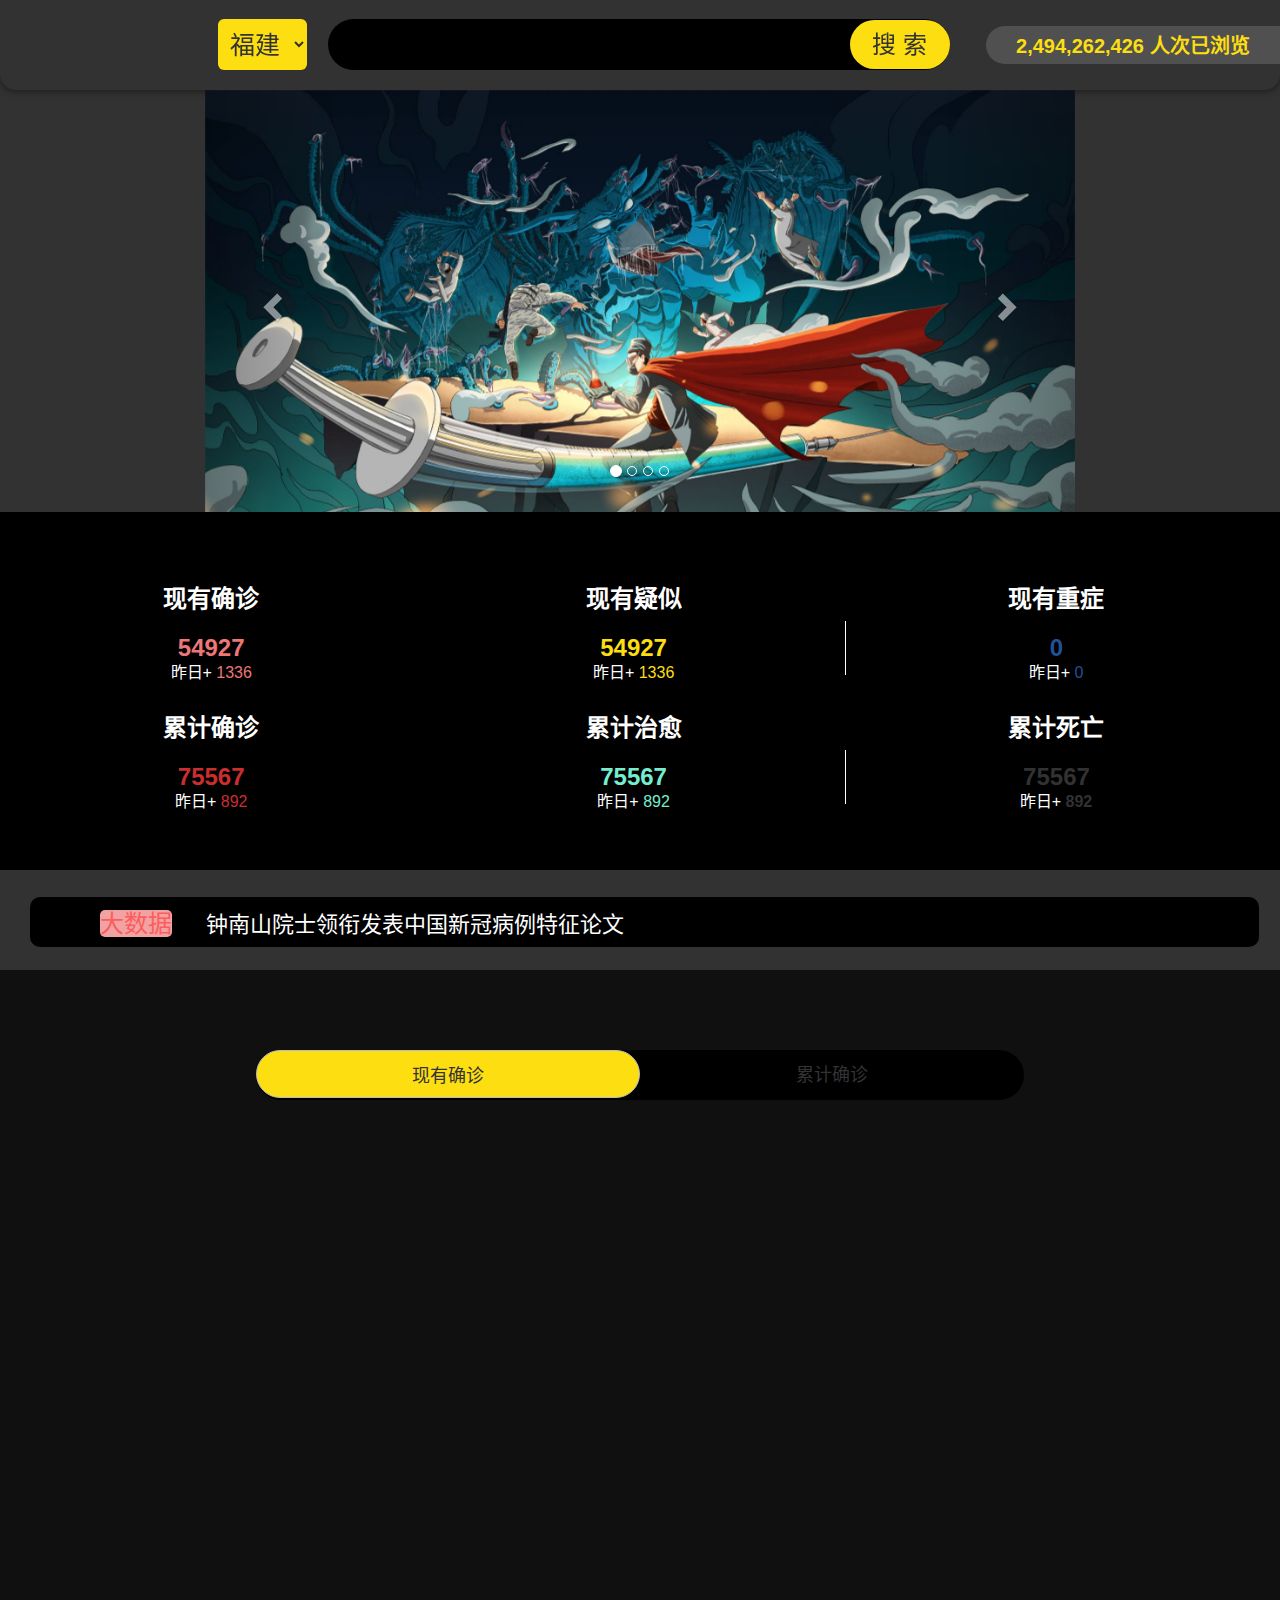
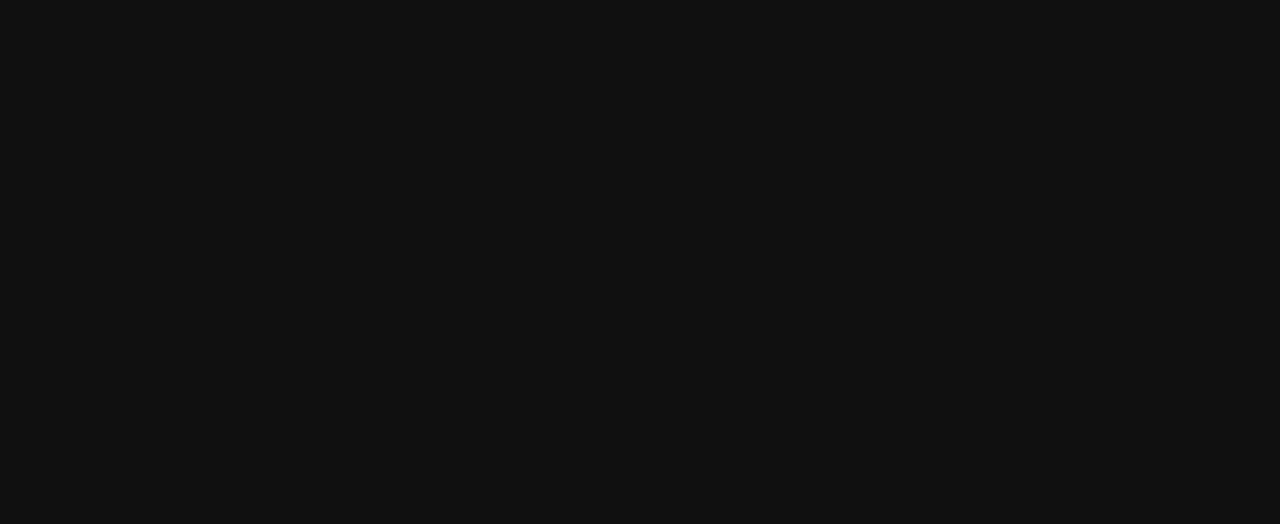
==== index.html @ e9ae2759 "地图展示" ====
<!DOCTYPE html>
<html lang="zh-cn">
<head>
    <meta charset="UTF-8">
    <meta name="viewport" content="width=device-width, initial-scale=1.0">
    <title>疫情地图</title>
    <link rel="stylesheet" href="lib/bootstrap/css/bootstrap.css">
    <link rel="stylesheet" href="css/index.css">
    <script type="text/javascript" src="https://www.echartsjs.com/examples/vendors/echarts/echarts.min.js?_v_=1578305236132"></script>
    <!-- <script type="text/javascript" src="js/china.js" charset="utf-8"></script> -->
    <script src="https://www.echartsjs.com/examples/vendors/echarts/map/js/china.js?_v_=1578305236132"></script>
    <script src="https://www.echartsjs.com/examples/vendors/jquery/jquery.js"></script>
    <script src="js/lib/worldcloud.js"></script>
<body>
    <header>
        <nav>
            
            <div class="btn-provience">
                <select>
                    <option>福建</option>
                    <option>上海</option>
                    <option>深圳</option>
                </select>
            </div>
            <div class="search">
                <input type="text" class="searchBar">
                <input type="button" class="btnSearch" value="搜 索">
            </div>
            <div class="online">
                <p class="numOnline">2,494,262,426 人次已浏览</p>
            </div>
        </nav>
    </header>

    <div id="s1" class="carousel slide" data-ride="carousel" style="width: 68%; margin: 0 auto;">
        <!-- Indicators -->
        <ol class="carousel-indicators">
            <li data-target="#s1" data-slide-to="0" class="active"></li>
            <li data-target="#s1" data-slide-to="1"></li>
            <li data-target="#s1" data-slide-to="2"></li>
            <li data-target="#s1" data-slide-to="3"></li>
        </ol>
    
        <!-- Wrapper for slides -->
        <div class="carousel-inner" role="listbox" style="height: 33vw;">
            <div class="item active">
                <img src="images/banner1.jpg" alt="...">
            </div>
            <div class="item">
                <img src="images/banner2.jpg" alt="...">
            </div>
            <div class="item">
                <img src="images/banner3.jpg" alt="...">
            </div>
            <div class="item">
                <img src="images/banner4.jpg" alt="...">
            </div>
        </div>
    
        <!-- Controls -->
        <a class="left carousel-control" href="#s1" role="button" data-slide="prev">
            <span class="glyphicon glyphicon-chevron-left" aria-hidden="true"></span>
            <span class="sr-only">Previous</span>
        </a>
        <a class="right carousel-control" href="#s1" role="button" data-slide="next">
            <span class="glyphicon glyphicon-chevron-right" aria-hidden="true"></span>
            <span class="sr-only">Next</span>
        </a>
    </div>

    <div id="data">
        <div class="colum">
            <div class = type>
                <p>现有确诊</p>
                <p id="nowConfirm">54927</p>
                <p>
                    <span>昨日+</span>
                    <span id="addCurr">1336</span>
                </p>
            </div>
            <div class = type>
                <p>累计确诊</p>
                <p id="confirm">75567</p>
                <p>
                    <span>昨日+</span>
                    <span id="addTotal">892</span>
                </p>
            </div>
        </div>
        <div class="colum">
            <div class = type>
                <p>现有疑似</p>
                <p id="suspected">54927</p>
                <p>
                    <span>昨日+</span>
                    <span id="addSuspected">1336</span>
                </p>
            </div>
            <div class = type>
                <p>累计治愈</p>
                <p id="cure">75567</p>
                <p>
                    <span>昨日+</span>
                    <span id="addCure">892</span>
                </p>
            </div>
        </div>
        <div class="colum">
            <div class = type>
                <p>现有重症</p>
                <p id="importCase">0</p>
                <p>
                    <span>昨日+</span>
                    <span id="addImported">0</span>
                </p>
            </div>
            <div class = type>
                <p>累计死亡</p>
                <p id="dead">75567</p>
                <p>
                    <span>昨日+</span>
                    <span id="addDead">892</span>
                </p>
            </div>
        </div>
        
        
    </div>

    <div style="width: 100%; height: 100px;">
        <div id="news">
            <span>大数据</span>
            <span>钟南山院士领衔发表中国新冠病例特征论文</span>
        </div>    
    </div>
    <div style="background-color: rgb(16, 16, 16);padding-top: 80px;">
        <div id="changeBar">
            <div id="effected" class="focus">现有确诊</div>
            <div id="totalEffected" class="unfocus">累计确诊</div>
        </div>
        <div id="map">
        </div>
        <div id="map2"></div>
    </div>


    
    


    <script src="lib/jquery/jquery.js"></script>
    <script src="lib/bootstrap/js/bootstrap.js"></script>
</html>
---- css/index.css ----
body {
    margin: 0;
    padding: 0;
    background-color: #323232;
}
input {
    border:0;
    outline:none; 
}
header nav {
    height: 7vw;
    width: 100%;
    min-width: 800px;
    background-color: #323232;
    border: #323232 1px solid;
    box-shadow: rgba(0, 0, 0, 0.4) 0px 2px 6px 0px;
    border-radius: 0px 0px 15px 15px;
}

select{
    padding: 0 8px;
    width: 7%;
    height: 4vw; 
    position: absolute;
    left: 17%;
    top: 1.5vw;
    z-index: 13;
    background-color: rgb(252, 222, 17);
    border: none;
    font-size: 25px;
    font-weight: normal;
    font-style: normal;
    border-radius: 6px;
    /* float: left; */
}

.search {
    width: 48.6%;
    min-width: 227px;
    height: 4vw;
    position: absolute;
    left: 25.6%;
    top: 1.5vw;
    z-index: 137;
    background-color: rgb(0, 0, 0);  
    border-radius: 40px;
    padding: 0px;
}
.searchBar {
    margin: 0 30px;
    width: 75%;
    height: 4vw;
    border: none;
    color: white;
    font-size: 36px;
    background-color: inherit;
    font-weight: normal;
    font-style: normal;
    line-height: 20px;
    position: absolute;
    left: 0;
}
.btnSearch {
    width: 100px;
    height: 3.8vw;
    position: absolute;
    top: 1px;
    right: 0;
    z-index: 15;
    background-color: rgb(252, 222, 17);
    border: none;
    border-radius: 45px;
    font-size: 14px;
    padding: 0px;
    text-align: center;
    line-height: 20px;
    font-weight: normal;
    font-style: normal;
    font-size: 24px;
}
.online {
    width: 23%;
    min-width: 96px;
    height: 3vw;
    position: absolute;
    right: 0;
    top: 2vw;
    z-index: 140;
    background-color: rgb(80, 80, 80);
    border: none;
    color: rgb(50, 50, 50);
    border-radius: 40px 0px 0px 40px;
    font-size: 14px;
    padding: 0px;
    text-align: center;
    line-height: 20px;
    font-weight: normal;
    font-style: normal;
    opacity: 1;

}
.numOnline {
    font-family: Arial, Helvetica, sans-serif;
    font-weight: 700;
    font-size: 20px;
    color: rgba(252, 222, 17, 1);
    font-style: normal;
    letter-spacing: 0px;
    line-height: 40px;
    text-decoration: none;
}

#news span:nth-of-type(1) {

    font-size: 24px;
    position: relative;
    left: 70px;
    top: 10px;
    z-index: 133;
    background-color: rgb(241, 162, 162);
    color: rgba(253, 92, 92, 1);
    border-radius: 5px;
}

#news span:nth-of-type(2) {

    color: white;
    font-size: 22px;
    position: relative;
    left: 100px;
    top: 10px;
}

#data {
    width: 100%;
    height: 28vw;
    left: 0px;
    top: 0px;
    z-index: 5;
    background-color: rgb(0, 0, 0);
    border: none;
    font-size: 14px;
    padding-top: 60px;
    text-align: center;
    line-height: 20px;
    font-weight: normal;
    font-style: normal;
    opacity: 1;
    transform: rotate(0deg);
}

.colum {
    position: relative;
    width: 33%;
    height: inherit;
    z-index: 29;
    display: inline-block;
    float: left;
}



.type p:nth-of-type(1) {

    font-family: Arial, Helvetica, sans-serif;
    font-weight: bolder; 
    font-size: 24px;
    color: rgba(255, 255, 255, 1);
    font-style: normal;
    letter-spacing: 0px;
    line-height: 54px;
    text-decoration: none;
    margin: 0;
}

.type p:nth-of-type(2) {
    font-family: Arial, Helvetica, sans-serif;
    font-weight: 700;
    font-size: 24px;
    font-style: normal;
    letter-spacing: 0px;
    line-height: 54px;
    text-decoration: none;
    margin-top: -5px;
}

.type p:nth-of-type(3) {
    margin-top: -30px;
    font-family: Arial, Helvetica, sans-serif;
    font-weight: 400;
    font-size: 16px;
    font-style: normal;
    letter-spacing: 0px;
    line-height: 36px;
    text-decoration: none;
}


.colum .type p:nth-of-type(3) span:nth-of-type(1) {
    color: rgba(255, 255, 255, 1);
}
.colum .type:nth-of-type(1) p:nth-of-type(2){
    color: rgba(237, 118, 118, 1);
}
.colum .type:nth-of-type(1) p:nth-of-type(3) span:nth-of-type(2) {
    color: rgba(237, 118, 118, 1);
}
.colum .type:nth-of-type(2) p:nth-of-type(2){
    color: rgba(203, 46, 46, 1);
}
.colum .type:nth-of-type(2) p:nth-of-type(3) span:nth-of-type(2) {
    color: rgba(203, 46, 46, 1);
}
.colum:nth-of-type(2) .type:nth-of-type(1) p:nth-of-type(2){
    color: rgba(252, 222, 17, 1);
}
.colum:nth-of-type(2) .type:nth-of-type(1) p:nth-of-type(3) span:nth-of-type(2) {
    color: rgba(252, 222, 17, 1);
}
.colum:nth-of-type(2) .type:nth-of-type(2) p:nth-of-type(2){
    color: rgba(118, 237, 207, 1);
}
.colum:nth-of-type(2) .type:nth-of-type(2) p:nth-of-type(3) span:nth-of-type(2) {
    color: rgba(118, 237, 207, 1);    
}
.colum:nth-of-type(3) .type:nth-of-type(1) p:nth-of-type(2){
    color: rgba(35, 81, 152, 1);
    border-left: 1px solid white;
}
.colum:nth-of-type(3) .type:nth-of-type(1) p:nth-of-type(3) span:nth-of-type(2) {
    color: rgba(35, 81, 152, 1);   
}
.colum:nth-of-type(3) .type:nth-of-type(2) p:nth-of-type(2){
    color: rgba(50, 50, 50, 1);
    border-left: 1px solid white;
}
.colum:nth-of-type(3) .type:nth-of-type(2) p:nth-of-type(3) span:nth-of-type(2) {
    color: rgba(50, 50, 50, 1); 
    font-weight: bolder; 
}



#news {
    width: 96%; position: relative; left: 30px; top: -33px; background-color: black; height: 50px; border-radius: 10px; float: left; cursor: pointer;
}
#map {
    width: 100%;
    height: 1024px;
    background-color: rgb(16, 16, 16);
}
#map2 {
    width: 100%;
    height: 1024px;
    background-color: rgb(16, 16, 16);
    display: none;
}

#changeBar {
    width: 60%;
    height: 50px;
    margin: 0 auto;
    z-index: 55;
    background-color: rgb(0, 0, 0);
    border: none;
    border-radius: 35px;
    font-size: 14px;
    padding: 0px;
    text-align: center;
    line-height: 20px;
    font-weight: normal;
    font-style: normal;
}

.focus {
    width: 50%;
    height: 48px;
    left: 136px;
    top: 111px;
    z-index: 56;
    background-color: rgb(252, 222, 17);
    border-color: rgb(187, 187, 187);
    border-width: 1px;
    border-style: solid;
    border-radius: 30px;
    font-size: 18px;
    padding: 0px;
    text-align: center;
    line-height: 50px;
    float: left;
    cursor: pointer;
}

.unfocus {
    width: 50%;
    height: 48px;
    z-index: 59;
    font-size: 18px;
    text-align: center;
    line-height: 50px;
    float: left;
    cursor: pointer;
}

#report {
    width: 90%;
    height: 300px;
    left: 49px;
    top: 2431px;
    z-index: 111;
    background-color: rgb(80, 80, 80);
    border: none;
    box-shadow: rgba(0, 0, 0, 0.4) 0px 12px 10px 0px;
    margin: 40px auto;
    padding: 20px;
}

#report > p {
    font-family: Arial, Helvetica, sans-serif;
    font-weight: 700;
    font-size: 36px;
    color: rgba(239, 239, 239, 1);
}

.tag p {
    font-family: Arial, Helvetica, sans-serif;
    font-weight: 700;
    font-size: 24px !important;
    color: rgba(239, 239, 239, 1);
}

.bar {
    width: 100%;
    height: 98px;
    background-color: rgb(50, 50, 50);
    border-left: 1px solid;
    border-right: 1px solid;
    border-bottom: 0.5px solid;
    border-top: 0.5px solid;
    border-color: rgb(80, 80, 80);
    cursor: pointer;
}

.tag {
    width: 100px;
    height: 45px;
    z-index: 119;
    background-color: rgb(249, 11, 11);
    border-radius: 10px;
    text-align: center;
    line-height: 45px;
    float: left;
    margin: 28px;
    margin-top: 20px;
}

.title p {
    font-family: Arial, Helvetica, sans-serif;
    color: rgb(255, 255, 255);
}

.title p:nth-of-type(1){  
    font-weight: 700;
    font-size: 36px;
    line-height: 70px;
}

.title p:nth-of-type(2){
    font-weight: 400;
    font-size: 16px;
    line-height: 0px;
}
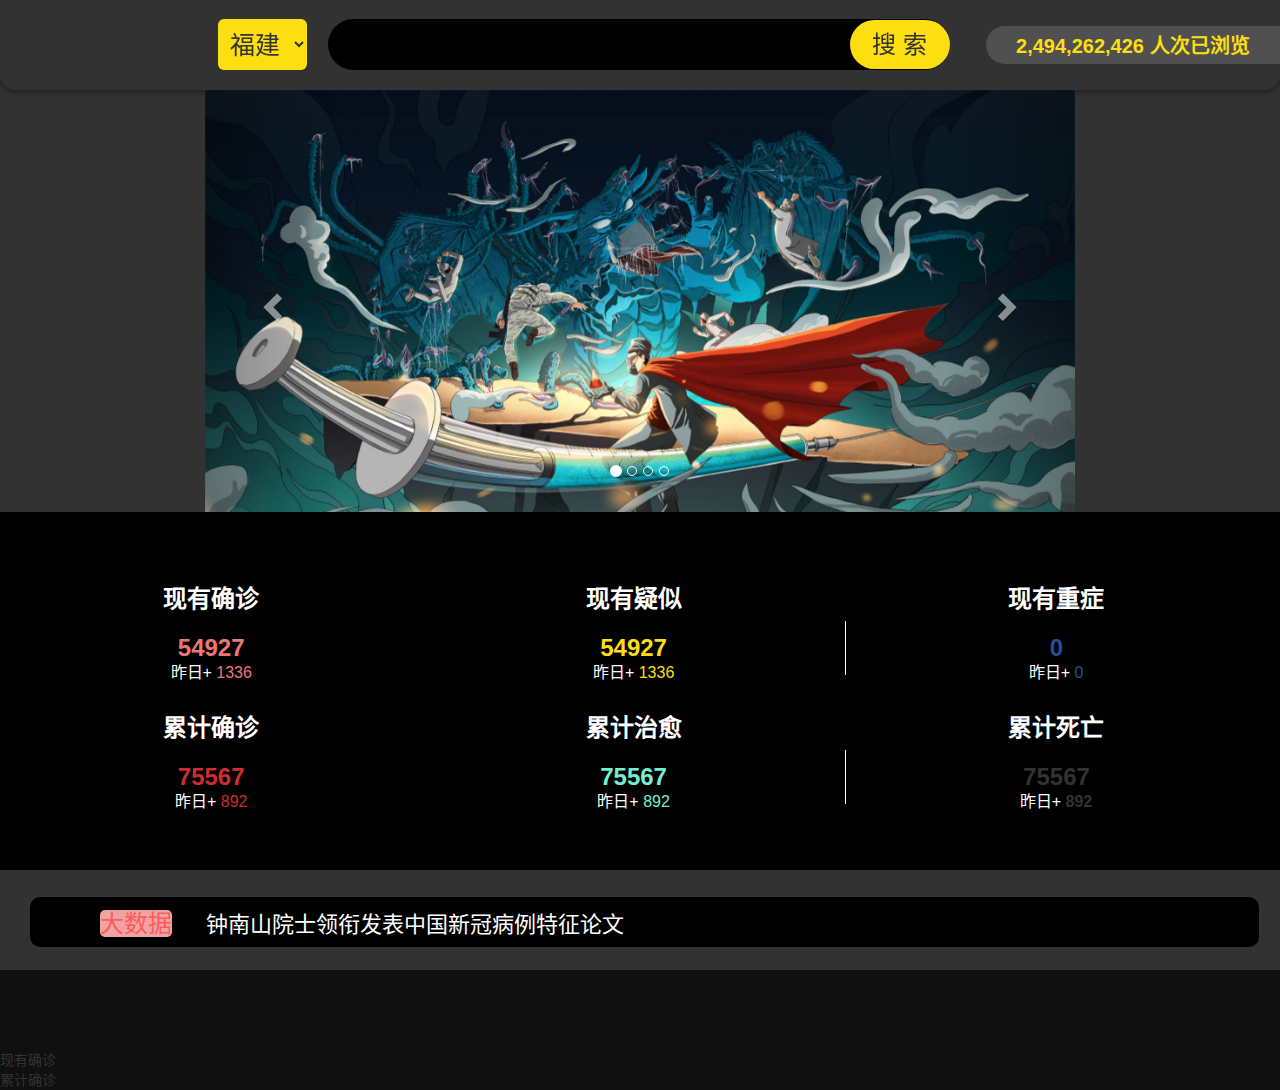
==== commit 6ff3b95f: "导入echarts地图" ====
--- a/index.html
+++ b/index.html
@@ -143,7 +143,61 @@
         <div id="map2"></div>
     </div>
 
-
+    <script type="text/javascript">
+        var myChart = echarts.init(document.getElementById('map'));
+        option = {
+            tooltip: {
+                    formatter:function(params,ticket, callback){
+                        return params.seriesName+'<br />'+params.name+'：'+params.value
+                    }//数据格式化
+                },
+            visualMap: {
+                min: 0,
+                max: 1500,
+                left: 'left',
+                top: 'bottom',
+                text: ['高','低'],//取值范围的文字
+                inRange: {
+                    color: ['#e0ffff', '#006edd']//取值范围的颜色
+                },
+                show:true//图注
+            },
+            geo: {
+                map: 'china',
+                roam: false,//不开启缩放和平移
+                zoom:1.23,//视角缩放比例
+                label: {
+                    normal: {
+                        show: true,
+                        fontSize:'10',
+                        color: 'rgba(0,0,0,0.7)'
+                    }
+                },
+                itemStyle: {
+                    normal:{
+                        borderColor: 'rgba(0, 0, 0, 0.2)'
+                    },
+                    emphasis:{
+                        areaColor: '#F3B329',//鼠标选择区域颜色
+                        shadowOffsetX: 0,
+                        shadowOffsetY: 0,
+                        shadowBlur: 20,
+                        borderWidth: 0,
+                        shadowColor: 'rgba(0, 0, 0, 0.5)'
+                    }
+                }
+            },
+            series : [
+                {
+                    name: '现存确诊',
+                    type: 'map',
+                    geoIndex: 0,
+                    data:[]
+                }
+            ]
+        };
+        myChart.setOption(option);
+    </script>
     
     
 
--- a/css/index.css
+++ b/css/index.css
@@ -244,129 +244,3 @@
 #news {
     width: 96%; position: relative; left: 30px; top: -33px; background-color: black; height: 50px; border-radius: 10px; float: left; cursor: pointer;
 }
-#map {
-    width: 100%;
-    height: 1024px;
-    background-color: rgb(16, 16, 16);
-}
-#map2 {
-    width: 100%;
-    height: 1024px;
-    background-color: rgb(16, 16, 16);
-    display: none;
-}
-
-#changeBar {
-    width: 60%;
-    height: 50px;
-    margin: 0 auto;
-    z-index: 55;
-    background-color: rgb(0, 0, 0);
-    border: none;
-    border-radius: 35px;
-    font-size: 14px;
-    padding: 0px;
-    text-align: center;
-    line-height: 20px;
-    font-weight: normal;
-    font-style: normal;
-}
-
-.focus {
-    width: 50%;
-    height: 48px;
-    left: 136px;
-    top: 111px;
-    z-index: 56;
-    background-color: rgb(252, 222, 17);
-    border-color: rgb(187, 187, 187);
-    border-width: 1px;
-    border-style: solid;
-    border-radius: 30px;
-    font-size: 18px;
-    padding: 0px;
-    text-align: center;
-    line-height: 50px;
-    float: left;
-    cursor: pointer;
-}
-
-.unfocus {
-    width: 50%;
-    height: 48px;
-    z-index: 59;
-    font-size: 18px;
-    text-align: center;
-    line-height: 50px;
-    float: left;
-    cursor: pointer;
-}
-
-#report {
-    width: 90%;
-    height: 300px;
-    left: 49px;
-    top: 2431px;
-    z-index: 111;
-    background-color: rgb(80, 80, 80);
-    border: none;
-    box-shadow: rgba(0, 0, 0, 0.4) 0px 12px 10px 0px;
-    margin: 40px auto;
-    padding: 20px;
-}
-
-#report > p {
-    font-family: Arial, Helvetica, sans-serif;
-    font-weight: 700;
-    font-size: 36px;
-    color: rgba(239, 239, 239, 1);
-}
-
-.tag p {
-    font-family: Arial, Helvetica, sans-serif;
-    font-weight: 700;
-    font-size: 24px !important;
-    color: rgba(239, 239, 239, 1);
-}
-
-.bar {
-    width: 100%;
-    height: 98px;
-    background-color: rgb(50, 50, 50);
-    border-left: 1px solid;
-    border-right: 1px solid;
-    border-bottom: 0.5px solid;
-    border-top: 0.5px solid;
-    border-color: rgb(80, 80, 80);
-    cursor: pointer;
-}
-
-.tag {
-    width: 100px;
-    height: 45px;
-    z-index: 119;
-    background-color: rgb(249, 11, 11);
-    border-radius: 10px;
-    text-align: center;
-    line-height: 45px;
-    float: left;
-    margin: 28px;
-    margin-top: 20px;
-}
-
-.title p {
-    font-family: Arial, Helvetica, sans-serif;
-    color: rgb(255, 255, 255);
-}
-
-.title p:nth-of-type(1){  
-    font-weight: 700;
-    font-size: 36px;
-    line-height: 70px;
-}
-
-.title p:nth-of-type(2){
-    font-weight: 400;
-    font-size: 16px;
-    line-height: 0px;
-}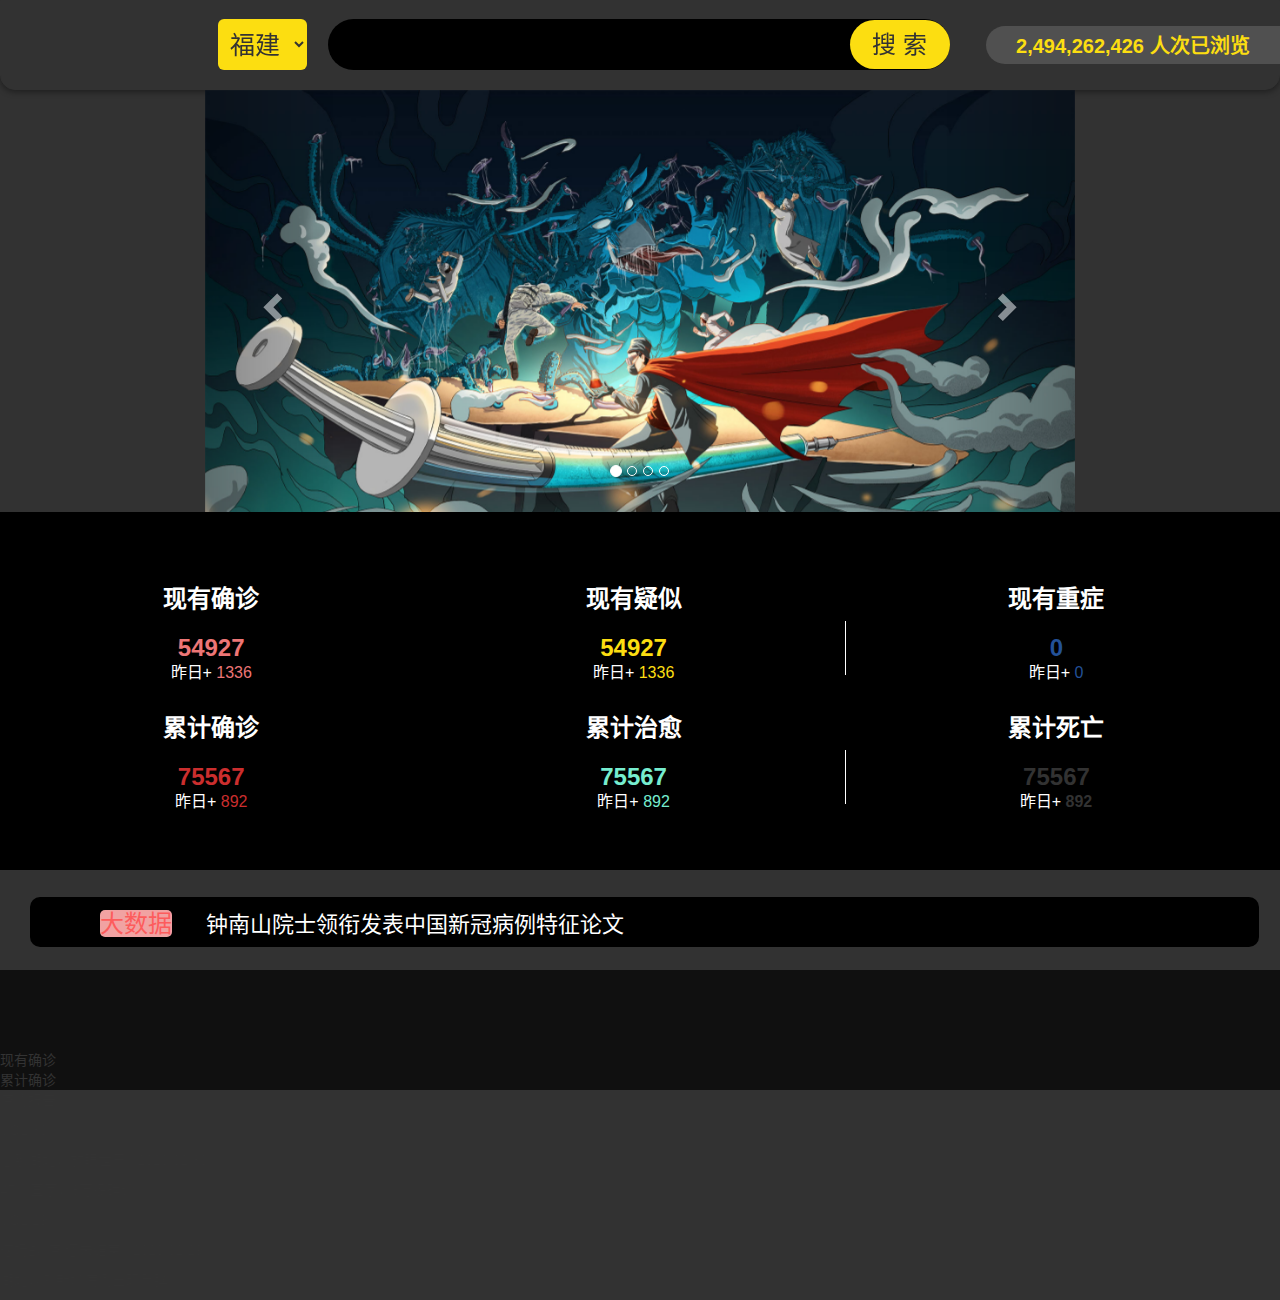
==== commit 0354bf31: "完善主页面" ====
--- a/index.html
+++ b/index.html
@@ -141,6 +141,28 @@
         <div id="map">
         </div>
         <div id="map2"></div>
+    </div>
+
+    <div id="report">
+        <p>疫情报告</p>
+        <div id="report1" class="bar">
+            <div class="tag">
+                <p>VOL.30</p>
+            </div>
+            <div class="title">
+                <p>心系湖北，放眼世界 | 2020.02.30</p>
+                <p>47个国家，8万多确诊</p>
+            </div>          
+        </div>
+        <div id="report2" class="bar">
+            <div class="tag">
+                <p>VOL.29</p>
+            </div>
+            <div class="title">
+                <p>这场战“疫”还未结束 | 2020.02.29</p>
+                <p>湖北以外新增病例出现反弹</p>
+            </div>
+        </div>
     </div>
 
     <script type="text/javascript">
@@ -197,6 +219,197 @@
             ]
         };
         myChart.setOption(option);
+
+        option2 = {
+            tooltip: {
+                formatter:function(params,ticket, callback){
+                    return params.seriesName+'<br />'+params.name+'：'+params.value
+                }//数据格式化
+            },
+            visualMap: {
+                min: 0,
+                max: 1500,
+                left: 'left',
+                top: 'bottom',
+                text: ['高','低'],//取值范围的文字
+                inRange: {
+                    color: ['#e0ffff', '#006edd']//取值范围的颜色
+                },
+                show:true//图注
+            },
+            geo: {
+                map: 'china',
+                roam: false,//不开启缩放和平移
+                zoom: 1.23,//视角缩放比例
+                label: {
+                    normal: {
+                        show: true,
+                        fontSize:'10',
+                        color: 'rgba(0,0,0,0.7)'
+                    }
+                },
+                itemStyle: {
+                    normal:{
+                        borderColor: 'rgba(0, 0, 0, 0.2)'
+                    },
+                    emphasis:{
+                        areaColor: '#F3B329',//鼠标选择区域颜色
+                        shadowOffsetX: 0,
+                        shadowOffsetY: 0,
+                        shadowBlur: 20,
+                        borderWidth: 0,
+                        shadowColor: 'rgba(0, 0, 0, 0.5)'
+                    }
+                }
+            },
+            series : [
+                {
+                    name: '累计确诊',
+                    type: 'map',
+                    geoIndex: 0,
+                    data:[]
+                }
+            ]
+        };
+
+        myChart.on('click', function (param) {
+            // 城市中文名
+            var cityName = encodeURI(param.name);
+            window.open("test.html?cityName=" + cityName, "_self");
+
+        });
+
+        document.getElementById('effected').onclick = function () {
+            document.getElementById('map').style.display = "block";
+            document.getElementById('map2').style.display = "none";
+            this.className = "focus";
+            document.getElementById('totalEffected').className = "unfocus";
+        };
+        document.getElementById('totalEffected').onclick = function () {
+            document.getElementById('map2').style.display = "block";
+            document.getElementById('map').style.display = "none";
+            this.className = "focus";
+            document.getElementById('effected').className = "unfocus";
+            var myChart2 = echarts.init(document.getElementById('map2'));
+            myChart2.setOption(option2);
+            getCurrData(myChart2);
+            myChart2.on('click', function (param) {
+            // 城市中文名
+                var cityName = encodeURI(param.name);
+                window.open("test.html?cityName=" + cityName, "_self");
+            
+            });
+        };
+
+
+        function getCurrData(params) {
+        $.ajax({
+            url: "https://view.inews.qq.com/g2/getOnsInfo?name=disease_h5",
+            dataType: "jsonp",
+            success: function (data) {
+            console.log(data.data)
+            var res = data.data || "";
+            res = JSON.parse(res);
+            var newArr = [], newArr2 = [];
+            var currEffected, suspected, dead, cure, totalEffected, imported;
+            var addCurrEffected, addSuspected, addDead, addCure, addTotalEffected, addImported;
+            
+            if (res) {
+                
+                totalEffected = res.chinaTotal.confirm;
+                suspected = res.chinaTotal.suspect;
+                cure = res.chinaTotal.heal;
+                dead = res.chinaTotal.dead;
+                currEffected = res.chinaTotal.nowConfirm;
+                imported = res.chinaTotal.importedCase;
+                addCurrEffected = res.chinaAdd.nowConfirm;
+                addSuspected = res.chinaAdd.suspect;
+                addCure = res.chinaAdd.heal;
+                addDead = res.chinaAdd.dead;
+                addImported = res.chinaAdd.importedCase;
+                addTotalEffected = res.chinaAdd.confirm;
+
+
+                document.getElementById("confirm").innerText = totalEffected;
+                document.getElementById("nowConfirm").innerText = currEffected;
+                document.getElementById("cure").innerText = cure;
+                document.getElementById("dead").innerText = dead;
+                document.getElementById("suspected").innerText = suspected;
+                document.getElementById("importCase").innerText = imported;
+                document.getElementById("addCurr").innerText = addCurrEffected;
+                document.getElementById("addTotal").innerText = addTotalEffected;
+                document.getElementById("addCure").innerText = addCure;
+                document.getElementById("addDead").innerText = addDead;
+                document.getElementById("addImported").innerText = addImported;
+                document.getElementById("addSuspected").innerText = addSuspected;
+                
+                //获取到各个省份的数据
+                var province = res.areaTree[0].children;
+                for (var i = 0; i < province.length; i++) {
+                var json = {
+                    name: province[i].name,
+                    value: province[i].total.confirm - province[i].total.dead - province[i].total.heal
+                }
+                var json2 = {
+                    name: province[i].name,
+                    value: province[i].total.confirm
+                }
+                newArr.push(json);
+                newArr2.push(json2);
+                }
+                // console.log(newArr)
+                // console.log(JSON.stringify(newArr))
+                //使用指定的配置项和数据显示图表
+                if (params == myChart) {
+                    params.setOption({
+                    series: [
+                        {
+                        name: '现存确诊数',
+                        type: 'map',
+                        mapType: 'china',
+                        roam: false,
+                        label: {
+                            show: true,
+                            color: 'rgb(249, 249, 249)'
+                        },
+                        data: newArr
+                        }
+                    ]
+                    });
+                }
+                else {
+                    params.setOption({
+                    series: [
+                        {
+                        name: '累计确诊数',
+                        type: 'map',
+                        mapType: 'china',
+                        roam: false,
+                        label: {
+                            show: true,
+                            color: 'rgb(249, 249, 249)'
+                        },
+                        data: newArr2
+                        }
+                    ]
+                    });
+                }
+            }
+            }
+
+        })
+    }
+    
+    getCurrData(myChart);  
+    document.getElementById("news").onclick = function () {
+        window.open("https://wechat.dxy.cn/news/view?noshare=false&watermark=false&nocopy=false&email=false&simuri=%2Fjapi%2Fweixin%2Fnews%2F43775%2FsuPrXgtcrpPbM%2Fdata&teamId=222");
+    }
+    document.getElementById("report1").onclick = function () {
+        window.open("https://mama.dxy.com/outbreak/daily-of-nationwide-new?index=20200227&locationIds=999&from=todh5");
+    }
+    document.getElementById("report2").onclick = function () {
+        window.open("https://mama.dxy.com/outbreak/daily-of-nationwide-new?index=20200228&locationIds=999&from=todh5");
+    }  
     </script>
     
     
